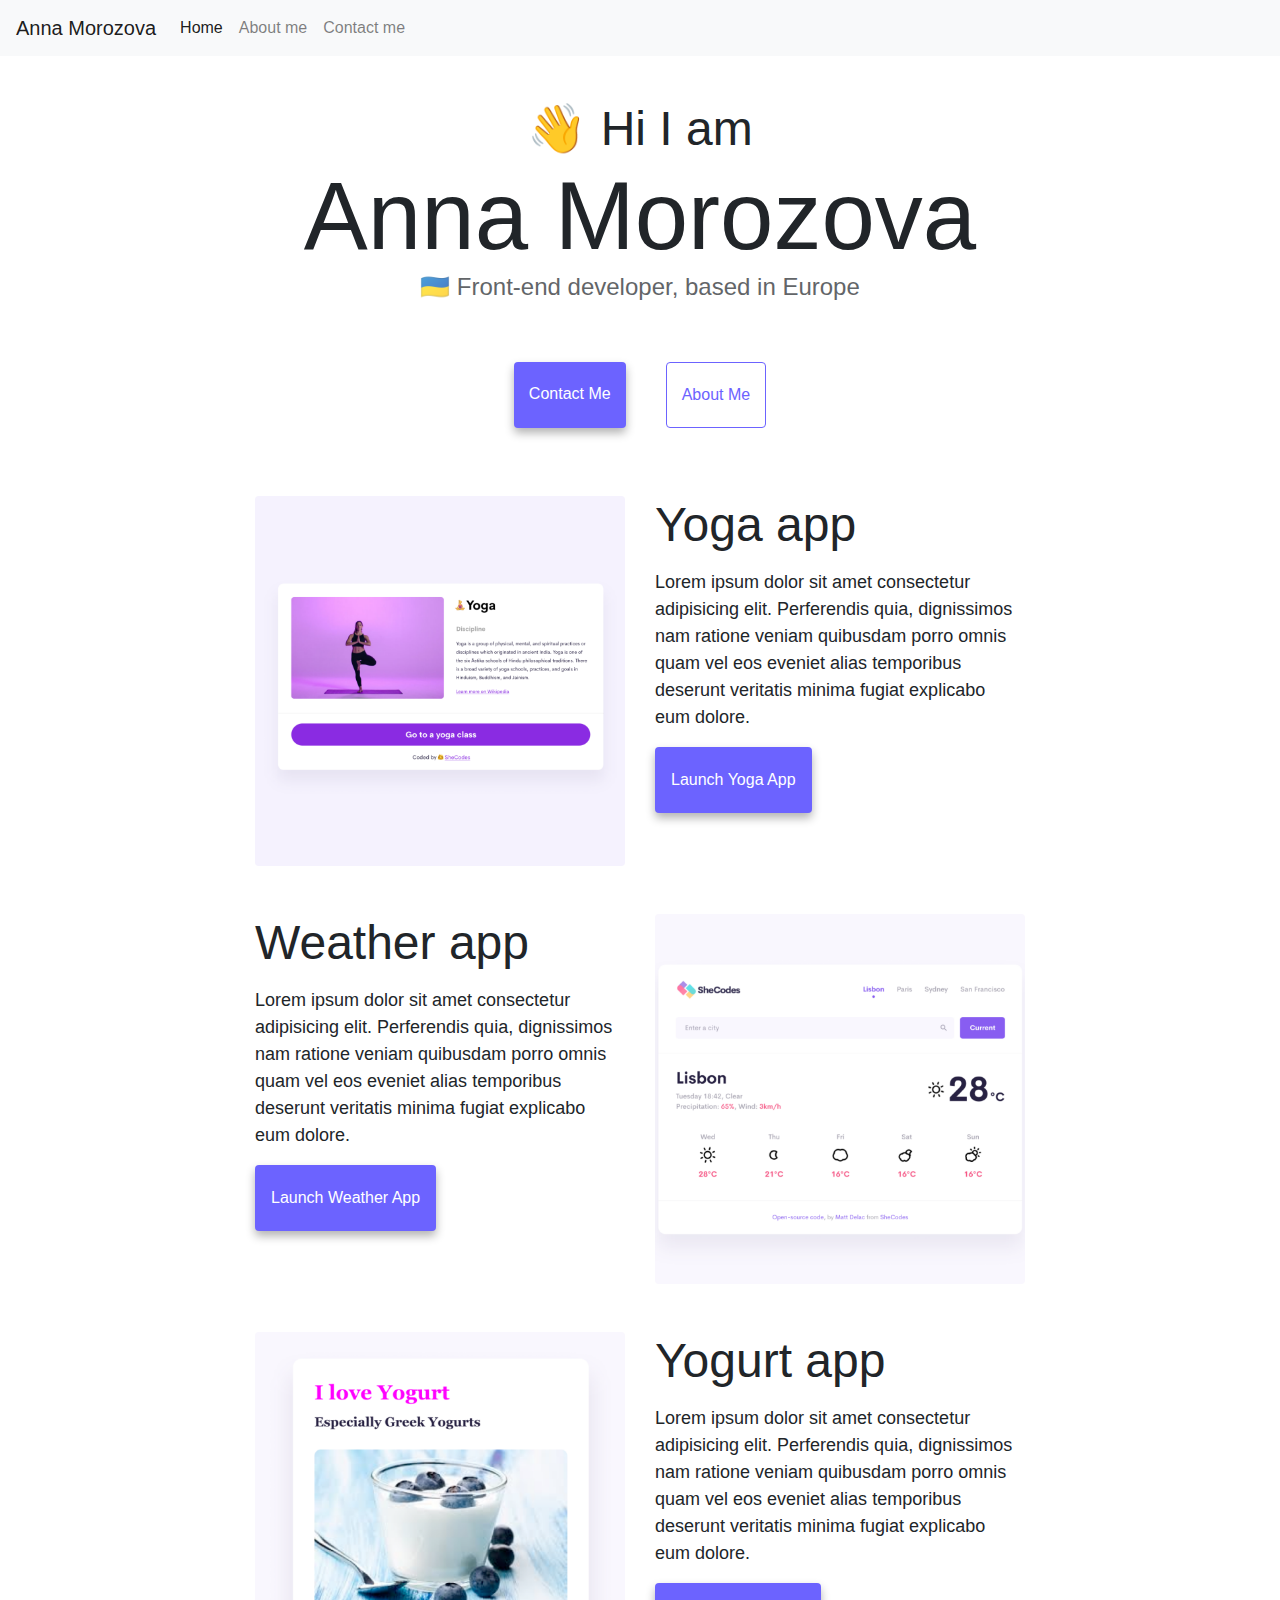
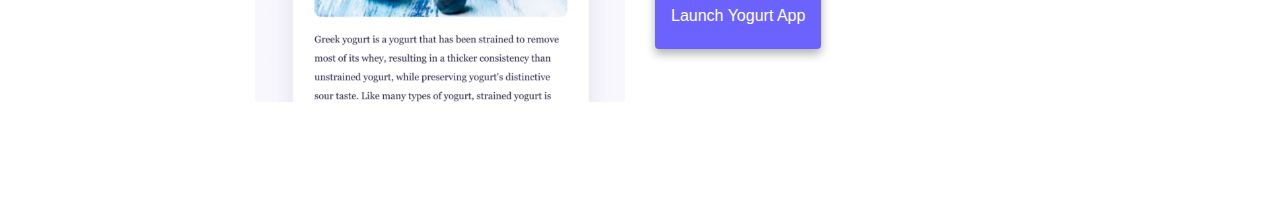
==== index.html @ 809d0250 "Initial commit" ====
<!DOCTYPE html>
<html lang="en">
  <head>
    <meta charset="UTF-8" />
    <meta http-equiv="X-UA-Compatible" content="IE=edge" />
    <meta name="viewport" content="width=device-width, initial-scale=1.0" />
    <title>Anna Morozova</title>
    <link
      rel="stylesheet"
      href="https://cdn.jsdelivr.net/npm/bootstrap@4.3.1/dist/css/bootstrap.min.css"
      integrity="sha384-ggOyR0iXCbMQv3Xipma34MD+dH/1fQ784/j6cY/iJTQUOhcWr7x9JvoRxT2MZw1T"
      crossorigin="anonymous"
    />
    <script
      src="https://code.jquery.com/jquery-3.3.1.slim.min.js"
      integrity="sha384-q8i/X+965DzO0rT7abK41JStQIAqVgRVzpbzo5smXKp4YfRvH+8abtTE1Pi6jizo"
      crossorigin="anonymous"
    ></script>
    <script
      src="https://cdn.jsdelivr.net/npm/popper.js@1.14.7/dist/umd/popper.min.js"
      integrity="sha384-UO2eT0CpHqdSJQ6hJty5KVphtPhzWj9WO1clHTMGa3JDZwrnQq4sF86dIHNDz0W1"
      crossorigin="anonymous"
    ></script>
    <script
      src="https://cdn.jsdelivr.net/npm/bootstrap@4.3.1/dist/js/bootstrap.min.js"
      integrity="sha384-JjSmVgyd0p3pXB1rRibZUAYoIIy6OrQ6VrjIEaFf/nJGzIxFDsf4x0xIM+B07jRM"
      crossorigin="anonymous"
    ></script>
    <link rel="stylesheet" href="/style.css" />
  </head>
  <body>
    <nav class="navbar fixed-top navbar-expand-lg navbar-light bg-light">
      <a class="navbar-brand mr-16 ml-0" href="#">Anna Morozova</a>
      <button
        class="navbar-toggler"
        type="button"
        data-toggle="collapse"
        data-target="#navbarNav"
        aria-controls="navbarNav"
        aria-expanded="false"
        aria-label="Toggle navigation"
      >
        <span class="navbar-toggler-icon"></span>
      </button>
      <div class="collapse navbar-collapse" id="navbarNav">
        <ul class="navbar-nav">
          <li class="nav-item active">
            <a class="nav-link" href="/index.html"
              >Home <span class="sr-only"></span></a
            >
          </li>
          <li class="nav-item">
            <a class="nav-link" href="/about.html">About me</a>
          </li>
          <li class="nav-item">
            <a class="nav-link" href="/about.html#contact">Contact me</a>
          </li>
        </ul>
      </div>
    </nav>
    <h2 id="heading">👋 Hi I am</h2>
    <h1>Anna Morozova</h1>
    <h3>🇺🇦 Front-end developer, based in Europe</h3>
    <div class="navigation-links mt-mb-40">
      <a href="/about.html#contact" class="primary-link">Contact me</a>
      <a href="/about.html" class="about-link">About me</a>
    </div>
    <div class="container">
      <div class="row">
        <div class="col-md-6">
          <img src="/images/yoga.png" class="img-fluid rounded" />
        </div>
        <div class="col-md-6">
          <h2 class="mb-3 text-left">Yoga app</h2>
          <p class="mb-16">
            Lorem ipsum dolor sit amet consectetur adipisicing elit. Perferendis
            quia, dignissimos nam ratione veniam quibusdam porro omnis quam vel
            eos eveniet alias temporibus deserunt veritatis minima fugiat
            explicabo eum dolore.
          </p>
          <a href="/index.html#sr-only" class="btn primary-link">
            Launch Yoga App
          </a>
        </div>
      </div>
      <div class="row mt-5">
        <div class="col-md-6">
          <h2 class="mb-3 text-left">Weather app</h2>
          <p class="mb-16">
            Lorem ipsum dolor sit amet consectetur adipisicing elit. Perferendis
            quia, dignissimos nam ratione veniam quibusdam porro omnis quam vel
            eos eveniet alias temporibus deserunt veritatis minima fugiat
            explicabo eum dolore.
          </p>
          <a href="/index.html#sr-only" class="btn primary-link">
            Launch Weather App
          </a>
        </div>
        <div class="col-md-6">
          <img src="/images/weather.png" class="img-fluid rounded" />
        </div>
      </div>
      <div class="row mt-5">
        <div class="col-md-6">
          <img src="/images/yogurt.png" class="img-fluid rounded" />
        </div>
        <div class="col-md-6">
          <h2 class="mb-3 text-left">Yogurt app</h2>
          <p class="mb-16">
            Lorem ipsum dolor sit amet consectetur adipisicing elit. Perferendis
            quia, dignissimos nam ratione veniam quibusdam porro omnis quam vel
            eos eveniet alias temporibus deserunt veritatis minima fugiat
            explicabo eum dolore.
          </p>
          <a href="/index.html#sr-only" class="btn primary-link">
            Launch Yogurt App
          </a>
        </div>
      </div>
    </div>
  </body>
</html>
---- style.css ----
:root {
  --primary-color: #6c63ff;
  --secondary-color: #f5f2fe;
  --box-shadow: 0 5px 10px rgba(0, 0, 0, 0.3);
}

body {
  margin: 100px auto;
  max-width: 800px;
  box-sizing: border-box;
}

h1,
h2,
h3 {
  text-align: center;
  margin: 0;
}

h1 {
  font-size: 96px;
}

h2 {
  font-size: 48px;
}

h3 {
  font-size: 24px;
  opacity: 0.7;
}

p {
  border-radius: 4px;
  font-size: 18px;
  line-height: 1.5;
  text-align: left;
  margin-bottom: 16px;
}

.navigation-links {
  display: flex;
  margin-top: 40px;
  margin-bottom: 48px;
  justify-content: center;
}

.navigation-links a {
  margin: 20px;
  border-radius: 4px;
  padding: 20px 15px;
  text-decoration: none;
  text-transform: capitalize;
}

.primary-link {
  padding: 20px 15px;
  background: var(--primary-color);
  box-shadow: var(--box-shadow);
  color: white;
  text-transform: capitalize;
}

.about-link {
  color: var(--primary-color);
  border: 1px solid var(--primary-color);
}

.homepage-link {
  color: var(--primary-color);
  text-align: center;
  display: block;
}

.about-paragraphs {
  display: flex;
  margin: 30px 0;
}

.about-paragraphs p {
  margin: 10px;
}

.email-link {
  display: flex;
  justify-content: center;
  color: var(--primary-color);
  font-size: 28px;
  text-decoration: none;
}

.email-link:hover {
  text-decoration: underline;
}
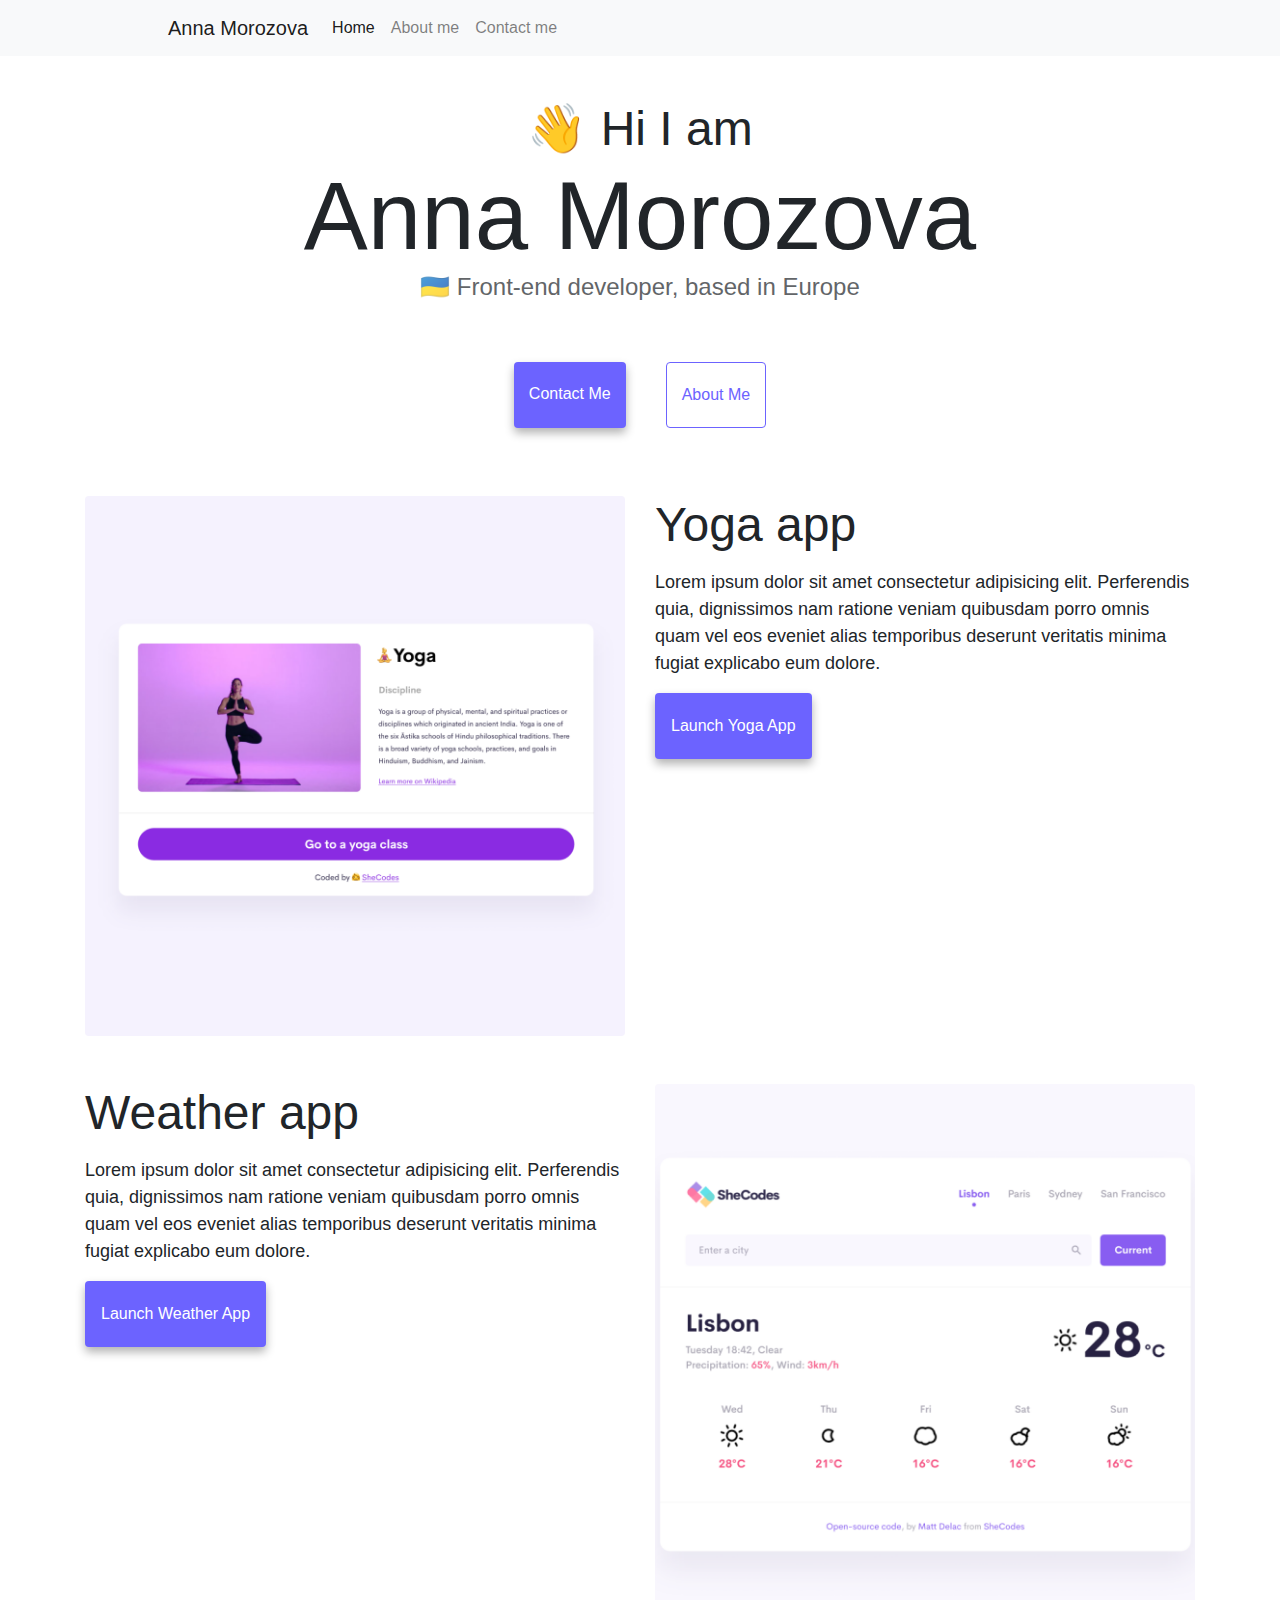
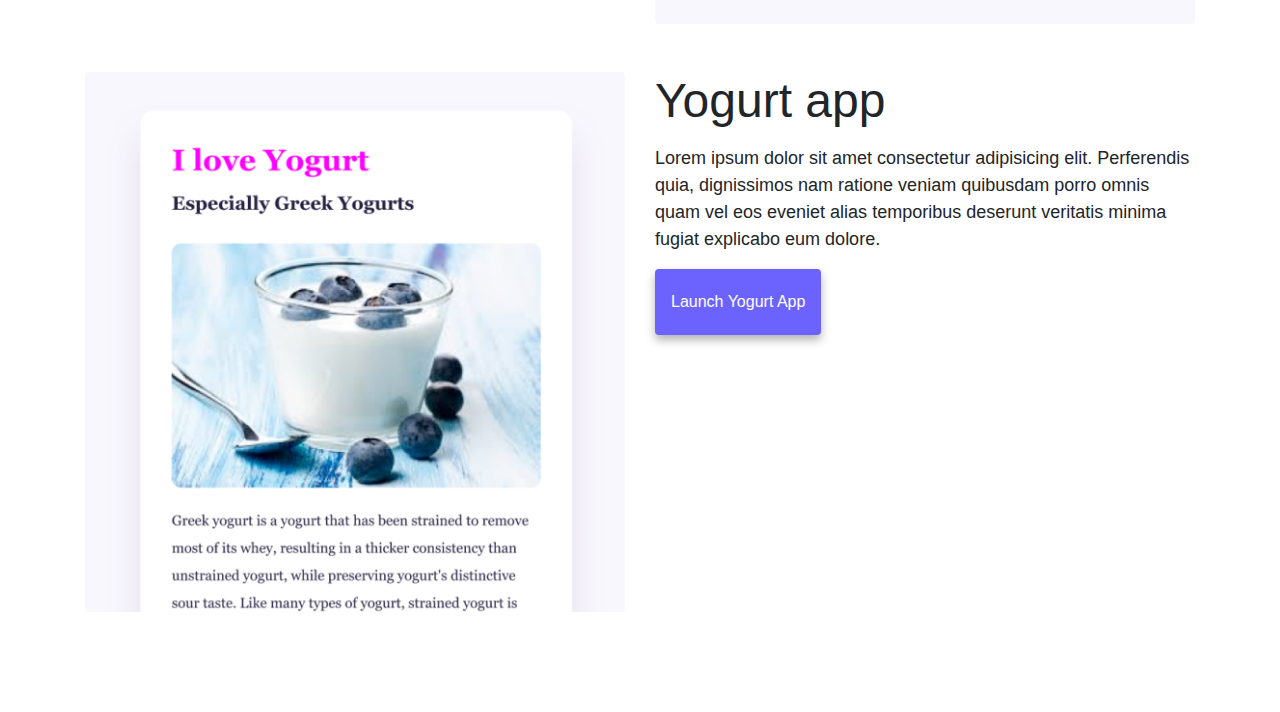
==== commit 7a8778bd: "updated css" ====
--- a/index.html
+++ b/index.html
@@ -29,8 +29,9 @@
     <link rel="stylesheet" href="/style.css" />
   </head>
   <body>
-    <nav class="navbar fixed-top navbar-expand-lg navbar-light bg-light">
-      <a class="navbar-brand mr-16 ml-0" href="#">Anna Morozova</a>
+    <nav class="navbar navbar-expand-lg navbar-light bg-light fixed-top">
+      <div class="container1">
+      <a class="navbar-brand" href="/">Anna Morozova</a>
       <button
         class="navbar-toggler"
         type="button"
@@ -57,9 +58,10 @@
           </li>
         </ul>
       </div>
+      </div>
     </nav>
     <h2 id="heading">👋 Hi I am</h2>
-    <h1>Anna Morozova</h1>
+     <h1>Anna Morozova</h1>
     <h3>🇺🇦 Front-end developer, based in Europe</h3>
     <div class="navigation-links mt-mb-40">
       <a href="/about.html#contact" class="primary-link">Contact me</a>
--- a/style.css
+++ b/style.css
@@ -6,8 +6,10 @@
 
 body {
   margin: 100px auto;
-  max-width: 800px;
-  box-sizing: border-box;
+  width:auto;
+  box-sizing:border-box;
+  font-family: sans-serif;
+  font-weight: lighter;
 }
 
 h1,
@@ -16,6 +18,14 @@
   text-align: center;
   margin: 0;
 }
+
+.container1 {
+  margin: 0 140px;
+  display: flex;
+  padding: 0 12px;
+}
+
+
 
 h1 {
   font-size: 96px;
